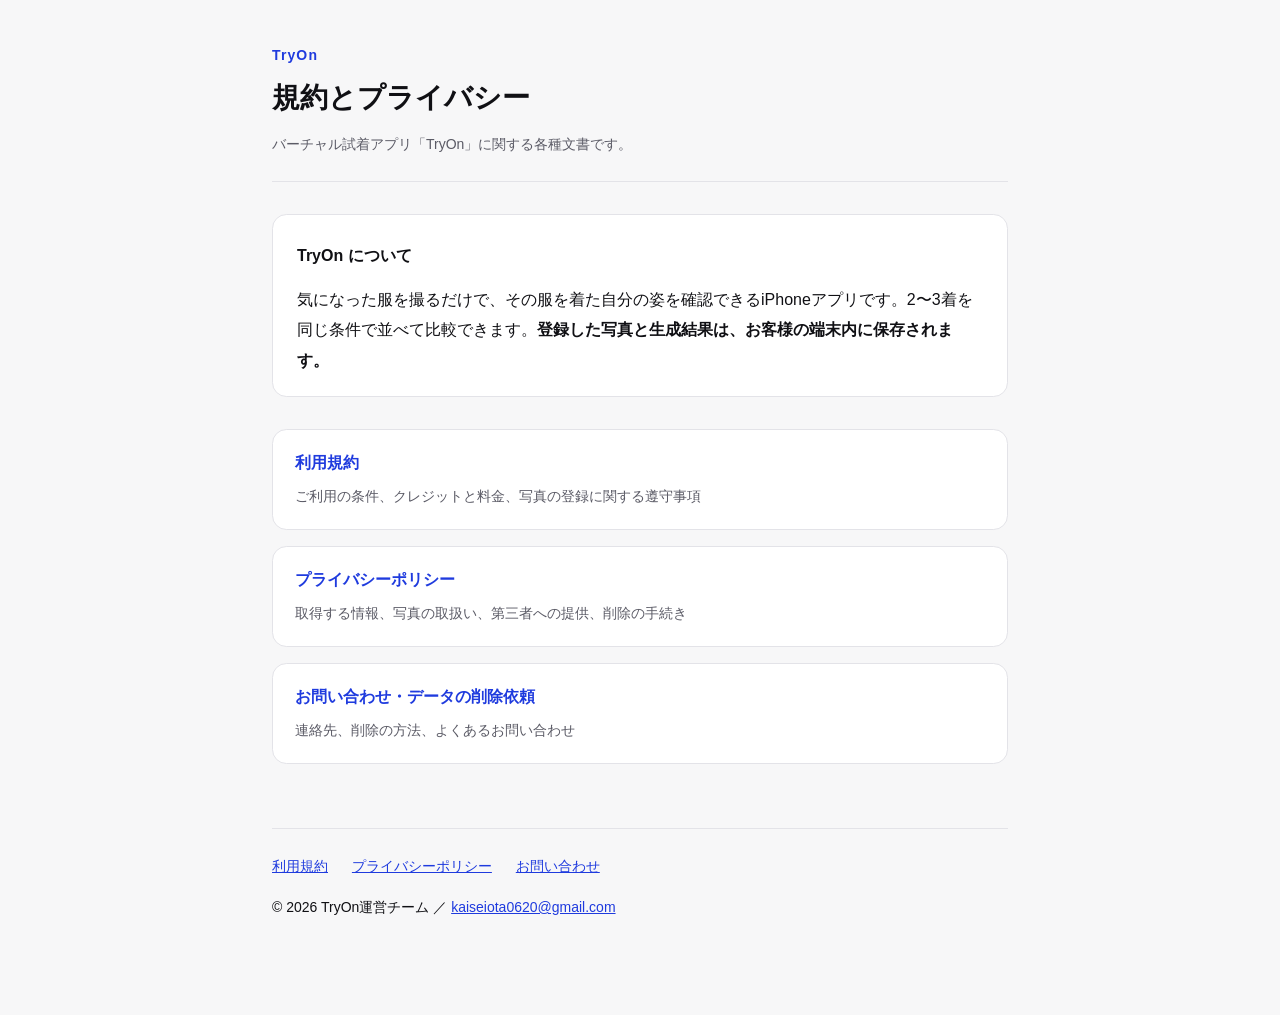
==== index.html @ 4d71c730 "TryOnの利用規約・プライバシーポリシー・問い合わせ窓口を追加 App Store審査の必須書類（要件定義8章）として作成。 プライバシーポリシーは実装どおりに記載する: - 氏名・メールは取得しな" ====
<!DOCTYPE html>
<html lang="ja">
<head>
<meta charset="utf-8">
<meta name="viewport" content="width=device-width, initial-scale=1">
<title>TryOn — 規約とプライバシー</title>
<meta name="description" content="バーチャル試着アプリ TryOn の利用規約、プライバシーポリシー、お問い合わせ窓口です。">
<link rel="stylesheet" href="style.css">
</head>
<body>

<header>
  <span class="app-name">TryOn</span>
  <h1>規約とプライバシー</h1>
  <p class="meta">バーチャル試着アプリ「TryOn」に関する各種文書です。</p>
</header>

<main>

<div class="summary">
  <h2>TryOn について</h2>
  <p style="margin-bottom:0;">気になった服を撮るだけで、その服を着た自分の姿を確認できるiPhoneアプリです。2〜3着を同じ条件で並べて比較できます。<strong>登録した写真と生成結果は、お客様の端末内に保存されます。</strong></p>
</div>

<ul class="card-links">
  <li>
    <a href="terms.html">
      <strong>利用規約</strong>
      <span>ご利用の条件、クレジットと料金、写真の登録に関する遵守事項</span>
    </a>
  </li>
  <li>
    <a href="privacy.html">
      <strong>プライバシーポリシー</strong>
      <span>取得する情報、写真の取扱い、第三者への提供、削除の手続き</span>
    </a>
  </li>
  <li>
    <a href="support.html">
      <strong>お問い合わせ・データの削除依頼</strong>
      <span>連絡先、削除の方法、よくあるお問い合わせ</span>
    </a>
  </li>
</ul>

</main>

<footer>
  <nav>
    <a href="terms.html">利用規約</a>
    <a href="privacy.html">プライバシーポリシー</a>
    <a href="support.html">お問い合わせ</a>
  </nav>
  <p>© 2026 TryOn運営チーム ／ <a href="mailto:kaiseiota0620@gmail.com">kaiseiota0620@gmail.com</a></p>
</footer>

</body>
</html>
---- style.css ----
/*
 * TryOn 法務文書サイトの共通スタイル。
 * アプリ本体（Tokens.swift）と同じ思想: 白基調・高コントラスト・装飾を足さない。
 * ダークモードは OS の設定に追従する。
 */

:root {
  --bg: #f7f7f8;
  --surface: #ffffff;
  --text-primary: #101014;
  --text-secondary: #5b5b66;
  --accent: #1f3bde;
  --separator: #e3e3e8;
  --max-width: 46rem;
}

@media (prefers-color-scheme: dark) {
  :root {
    --bg: #101014;
    --surface: #1a1a20;
    --text-primary: #f4f4f6;
    --text-secondary: #a6a6b2;
    --accent: #8fa2ff;
    --separator: #2c2c35;
  }
}

* {
  box-sizing: border-box;
}

html {
  -webkit-text-size-adjust: 100%;
}

body {
  margin: 0;
  padding: 0 1.25rem 5rem;
  background: var(--bg);
  color: var(--text-primary);
  font-family: -apple-system, BlinkMacSystemFont, "Hiragino Sans",
    "Noto Sans JP", "Yu Gothic", sans-serif;
  font-size: 1rem;
  line-height: 1.9;
  overflow-wrap: break-word;
}

header,
main,
footer {
  max-width: var(--max-width);
  margin: 0 auto;
}

header {
  padding: 2.5rem 0 1.5rem;
  border-bottom: 1px solid var(--separator);
}

.app-name {
  display: inline-block;
  font-size: 0.875rem;
  font-weight: 700;
  letter-spacing: 0.08em;
  color: var(--accent);
  text-decoration: none;
  margin-bottom: 0.5rem;
}

h1 {
  font-size: 1.75rem;
  line-height: 1.5;
  margin: 0 0 0.75rem;
}

h2 {
  font-size: 1.2rem;
  line-height: 1.6;
  margin: 2.75rem 0 0.75rem;
  padding-top: 0.5rem;
}

h3 {
  font-size: 1.02rem;
  margin: 1.75rem 0 0.5rem;
}

.meta {
  font-size: 0.875rem;
  color: var(--text-secondary);
  margin: 0;
}

p,
li {
  color: var(--text-primary);
}

ul,
ol {
  padding-left: 1.4rem;
}

li {
  margin-bottom: 0.4rem;
}

a {
  color: var(--accent);
}

/* 要点を先に伝えるための囲み。長文を読まない人にも結論が届くようにする。 */
.summary {
  background: var(--surface);
  border: 1px solid var(--separator);
  border-radius: 0.9rem;
  padding: 1.25rem 1.5rem;
  margin: 2rem 0;
}

.summary h2 {
  margin-top: 0;
  font-size: 1rem;
}

.summary ul {
  margin-bottom: 0;
}

.notice {
  background: var(--surface);
  border-left: 3px solid var(--accent);
  border-radius: 0 0.5rem 0.5rem 0;
  padding: 0.9rem 1.2rem;
  margin: 1.5rem 0;
}

.notice p:first-child {
  margin-top: 0;
}

.notice p:last-child {
  margin-bottom: 0;
}

/* 表は狭い画面で横スクロールさせ、本文自体は横に溢れさせない。 */
.table-scroll {
  overflow-x: auto;
  margin: 1.25rem 0;
  border: 1px solid var(--separator);
  border-radius: 0.75rem;
  background: var(--surface);
}

table {
  border-collapse: collapse;
  width: 100%;
  min-width: 30rem;
  font-size: 0.94rem;
}

th,
td {
  text-align: left;
  padding: 0.7rem 1rem;
  border-bottom: 1px solid var(--separator);
  vertical-align: top;
}

th {
  font-weight: 700;
  white-space: nowrap;
}

tbody tr:last-child th,
tbody tr:last-child td {
  border-bottom: none;
}

.card-links {
  list-style: none;
  padding: 0;
  margin: 2rem 0 0;
}

.card-links li {
  margin-bottom: 1rem;
}

.card-links a {
  display: block;
  background: var(--surface);
  border: 1px solid var(--separator);
  border-radius: 0.9rem;
  padding: 1.1rem 1.4rem;
  text-decoration: none;
  color: var(--text-primary);
}

.card-links a:hover {
  border-color: var(--accent);
}

.card-links strong {
  display: block;
  color: var(--accent);
  margin-bottom: 0.2rem;
}

.card-links span {
  font-size: 0.9rem;
  color: var(--text-secondary);
}

footer {
  margin-top: 4rem;
  padding-top: 1.5rem;
  border-top: 1px solid var(--separator);
  font-size: 0.875rem;
  color: var(--text-secondary);
}

footer nav a {
  margin-right: 1.25rem;
  white-space: nowrap;
}
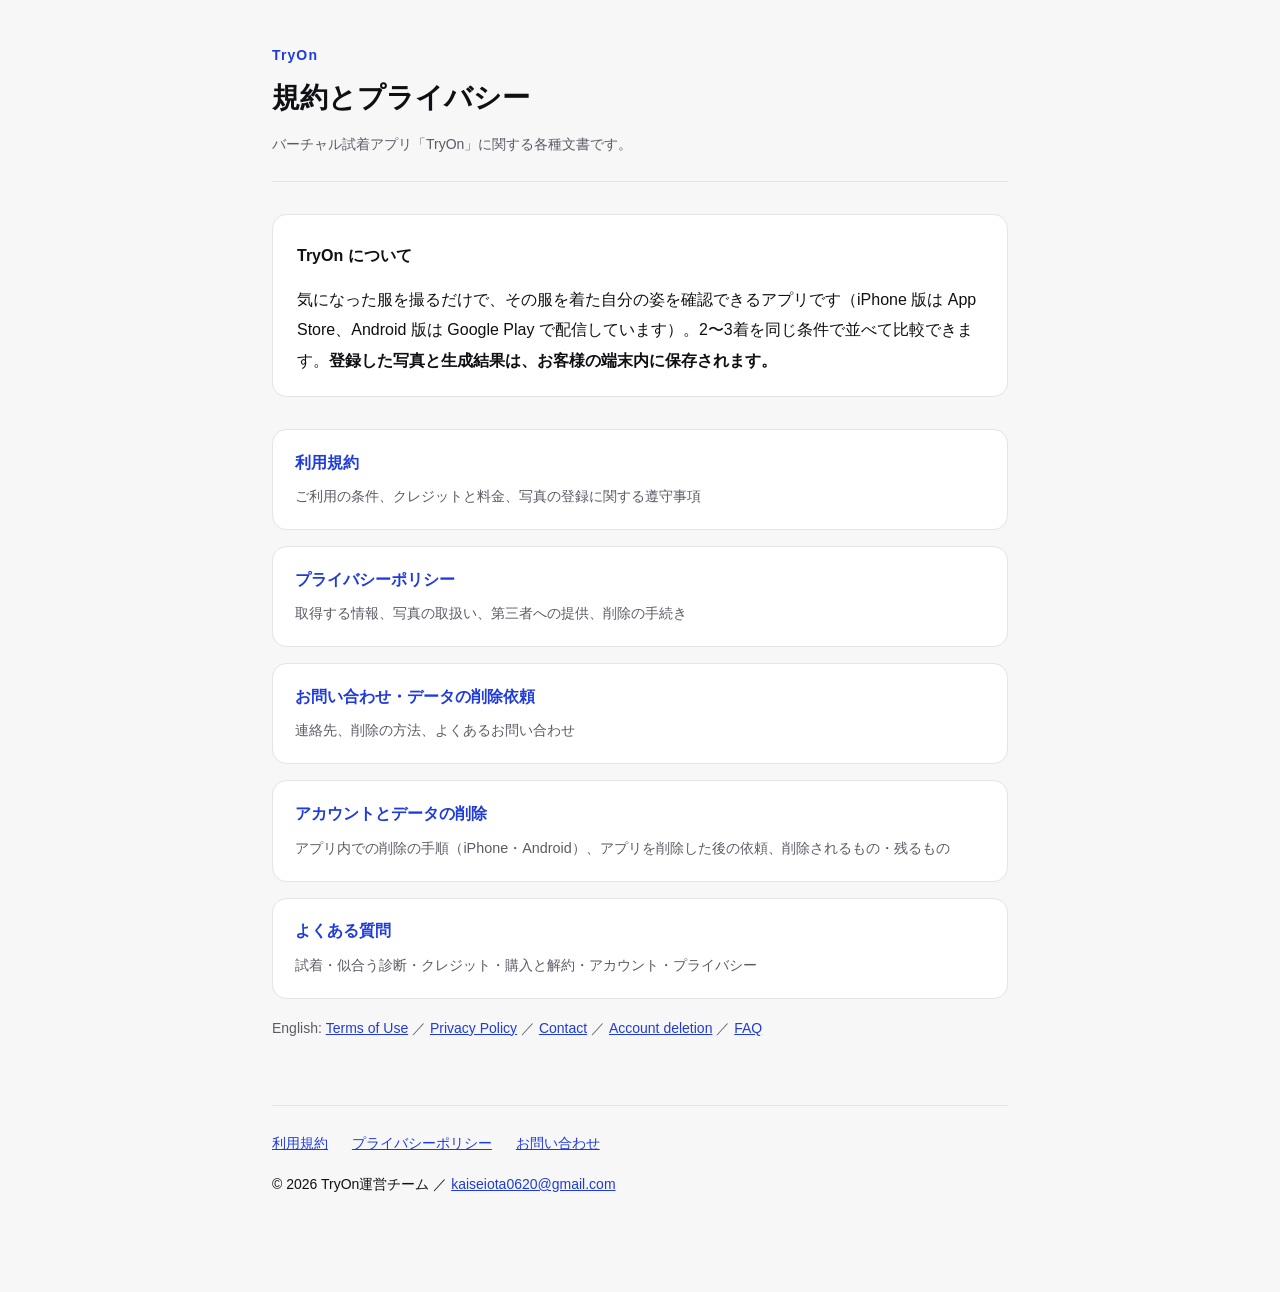
==== commit 696a5375: "Android 版（Google Play）の内容を足す: プライバシーポリシー・利用規約・サポート・FAQ、アカウントとデータの削除のページを新設 - プライバシーポリシー: iOS 版 / And" ====
--- a/index.html
+++ b/index.html
@@ -19,7 +19,7 @@
 
 <div class="summary">
   <h2>TryOn について</h2>
-  <p style="margin-bottom:0;">気になった服を撮るだけで、その服を着た自分の姿を確認できるiPhoneアプリです。2〜3着を同じ条件で並べて比較できます。<strong>登録した写真と生成結果は、お客様の端末内に保存されます。</strong></p>
+  <p style="margin-bottom:0;">気になった服を撮るだけで、その服を着た自分の姿を確認できるアプリです（iPhone 版は App Store、Android 版は Google Play で配信しています）。2〜3着を同じ条件で並べて比較できます。<strong>登録した写真と生成結果は、お客様の端末内に保存されます。</strong></p>
 </div>
 
 <ul class="card-links">
@@ -41,7 +41,20 @@
       <span>連絡先、削除の方法、よくあるお問い合わせ</span>
     </a>
   </li>
+  <li>
+    <a href="delete.html">
+      <strong>アカウントとデータの削除</strong>
+      <span>アプリ内での削除の手順（iPhone・Android）、アプリを削除した後の依頼、削除されるもの・残るもの</span>
+    </a>
+  </li>
+  <li>
+    <a href="faq.html">
+      <strong>よくある質問</strong>
+      <span>試着・似合う診断・クレジット・購入と解約・アカウント・プライバシー</span>
+    </a>
+  </li>
 </ul>
+<p class="meta">English: <a href="terms_en.html" lang="en">Terms of Use</a> ／ <a href="privacy_en.html" lang="en">Privacy Policy</a> ／ <a href="support_en.html" lang="en">Contact</a> ／ <a href="delete_en.html" lang="en">Account deletion</a> ／ <a href="faq_en.html" lang="en">FAQ</a></p>
 
 </main>
 
--- a/style.css
+++ b/style.css
@@ -212,6 +212,38 @@
   color: var(--text-secondary);
 }
 
+/* よくある質問（faq.html）。質問を押すと回答が開く。 */
+.faq-toc {
+  display: flex;
+  flex-wrap: wrap;
+  gap: 0.25rem 1.25rem;
+  padding-left: 0;
+  list-style: none;
+}
+
+details.faq {
+  background: var(--surface);
+  border: 1px solid var(--separator);
+  border-radius: 0.75rem;
+  padding: 0.85rem 1.1rem;
+  margin: 0.6rem 0;
+}
+
+details.faq summary {
+  font-weight: 600;
+  cursor: pointer;
+  line-height: 1.6;
+}
+
+details.faq[open] summary {
+  margin-bottom: 0.5rem;
+}
+
+details.faq p {
+  margin: 0;
+  color: var(--text-secondary);
+}
+
 footer {
   margin-top: 4rem;
   padding-top: 1.5rem;
